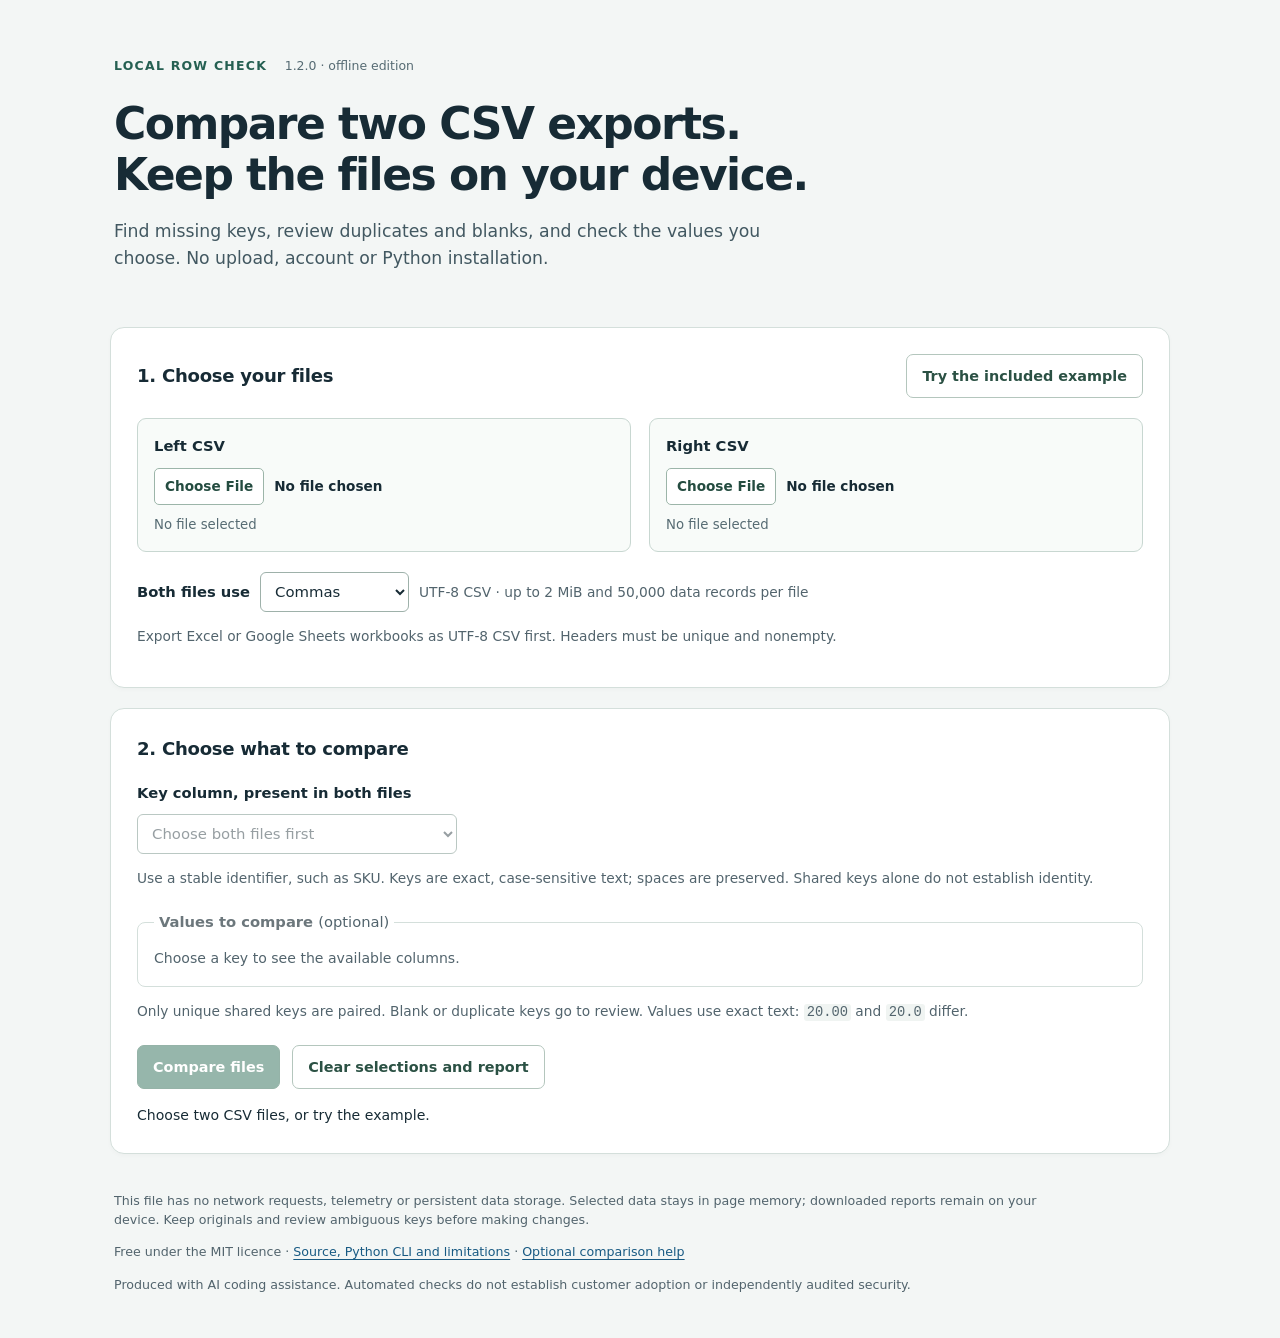
==== rowcheck-offline.html @ 48ddc77d "Add verified single-file offline CSV browser edition" ====
<!doctype html>
<html lang="en">
<head>
  <meta charset="utf-8">
  <meta name="viewport" content="width=device-width, initial-scale=1">
  <meta http-equiv="Content-Security-Policy" content="default-src 'none'; script-src 'unsafe-inline'; style-src 'unsafe-inline'; connect-src 'none'; img-src data:; object-src 'none'; base-uri 'none'; form-action 'none'">
  <title>Local Row Check — offline CSV comparison</title>
  <style>:root { color-scheme: light; font: 16px/1.55 system-ui, -apple-system, BlinkMacSystemFont, "Segoe UI", sans-serif; color: #172b35; background: #f3f6f5; }
* { box-sizing: border-box; }
[hidden] { display: none !important; }
body { margin: 0; }
main { width: min(1060px, 100% - 48px); margin: 0 auto; padding: 44px 0 28px; }
header { padding: 0 4px 18px; }
.eyebrow { font-size: .78rem; font-weight: 750; letter-spacing: .1em; color: #256052; }
.eyebrow span { color: #566b73; font-weight: 500; letter-spacing: 0; margin-left: 12px; }
h1 { font-size: clamp(1.9rem, 4vw, 2.75rem); line-height: 1.16; letter-spacing: -.035em; margin: 22px 0 18px; }
.intro { max-width: 690px; font-size: 1.08rem; color: #425861; }
h2 { font-size: 1.13rem; margin: 0 0 18px; letter-spacing: -.015em; }
.card { border: 1px solid #d4dfdb; border-radius: 14px; padding: 26px; background: white; margin: 20px 0; box-shadow: 0 2px 5px #17362b06; }
.section-heading { display: flex; align-items: center; gap: 16px; justify-content: space-between; margin-bottom: 20px; }
.section-heading h2 { margin: 0; }
.file-grid { display: grid; grid-template-columns: 1fr 1fr; gap: 18px; }
.file-label { display: block; border: 1px solid #c8d7d1; border-radius: 9px; background: #f8fbf9; padding: 16px; font-weight: 650; }
input[type="file"] { display: block; width: 100%; margin: 10px 0; font: inherit; font-size: .85rem; }
input[type="file"]::file-selector-button { background: white; color: #244c40; border: 1px solid #9cb5a9; border-radius: 5px; padding: 7px 10px; font: inherit; margin-right: 10px; }
.file-name { display: block; color: #566b73; font-size: .83rem; font-weight: 400; overflow-wrap: anywhere; }
.format-row { display: flex; flex-wrap: wrap; align-items: center; gap: 10px; margin: 20px 0 8px; }
.format-row span, .hint { color: #52646d; font-size: .86rem; }
label, legend { font-weight: 600; font-size: .92rem; }
select { font: inherit; font-size: .93rem; background: white; color: #172b35; border: 1px solid #9eb1aa; border-radius: 6px; padding: 9px 32px 9px 10px; max-width: 100%; }
#key { display: block; min-width: min(320px, 100%); margin-top: 8px; }
select:disabled, fieldset:disabled { color: #6c777c; }
fieldset { border: 1px solid #d4dfdb; border-radius: 8px; margin: 22px 0 12px; padding: 14px 16px 16px; }
legend { padding: 0 5px; }
legend span { font-weight: 400; color: #52646d; }
#column-options { display: flex; flex-wrap: wrap; gap: 12px 22px; color: #52646d; font-size: .88rem; }
#column-options label { display: flex; align-items: center; gap: 7px; font-size: .9rem; font-weight: 500; }
input[type="checkbox"] { width: 17px; height: 17px; accent-color: #196046; }
.actions { display: flex; flex-wrap: wrap; align-items: center; gap: 12px; margin-top: 22px; }
button { font: inherit; font-size: .9rem; font-weight: 650; border-radius: 7px; border: 1px solid #17583f; color: white; background: #196046; padding: 10px 15px; cursor: pointer; }
button:hover:enabled { background: #104931; }
button.secondary { background: white; color: #2b5144; border-color: #b4c6bd; }
button.secondary:hover:enabled { background: #edf4f0; }
button:disabled { opacity: .45; cursor: default; }
:focus-visible { outline: 3px solid #2b7da6; outline-offset: 3px; }
#status { font-size: .88rem; min-height: 1.5em; margin: 16px 0 0; }
#error { color: #8d2d1f; background: #fff1ed; border: 1px solid #edc7bc; padding: 12px; border-radius: 7px; overflow-wrap: anywhere; margin-bottom: 0; }
.table-scroll { max-width: 100%; overflow: auto; border: 1px solid #dce4df; border-radius: 7px; }
table { width: 100%; border-collapse: collapse; text-align: left; font-size: .84rem; }
th, td { padding: 11px 12px; border-bottom: 1px solid #e3eae6; vertical-align: top; }
th { background: #f0f5f2; font-weight: 650; white-space: nowrap; }
tr:last-child td { border-bottom: 0; }
td { max-width: 340px; min-width: 80px; white-space: pre-wrap; overflow-wrap: anywhere; }
.counts th:not(:first-child), .counts td:not(:first-child) { text-align: right; }
.counts td { white-space: normal; }
.value-summary { padding: 13px 0; font-weight: 600; font-size: .94rem; }
.preview-heading { display: flex; align-items: center; flex-wrap: wrap; gap: 10px; margin: 12px 0; }
details { margin-top: 20px; }
summary { cursor: pointer; font-size: .9rem; font-weight: 600; }
pre { font-size: .76rem; white-space: pre-wrap; overflow-wrap: anywhere; background: #f6f8f7; padding: 12px; border-radius: 6px; }
code { background: #f0f4f2; border-radius: 3px; padding: 1px 3px; }
footer { padding: 4px; max-width: 960px; color: #52646d; font-size: .79rem; }
a { color: #185a83; text-underline-offset: 3px; }
@media (max-width: 650px) {
  main { width: calc(100% - 24px); padding-top: 24px; }
  header { padding-left: 6px; }
  .card { padding: 19px 16px; }
  .file-grid { grid-template-columns: 1fr; gap: 12px; }
  .section-heading { align-items: flex-start; flex-direction: column; gap: 12px; }
  .eyebrow span { display: block; margin: 5px 0 0; }
  .counts th, .counts td { padding: 9px; min-width: 55px; }
}
</style>
</head>
<body>
  <main>
    <header>
      <p class="eyebrow">LOCAL ROW CHECK <span>1.2.0 · offline edition</span></p>
      <h1>Compare two CSV exports.<br>Keep the files on your device.</h1>
      <p class="intro">Find missing keys, review duplicates and blanks, and check the values you choose. No upload, account or Python installation.</p>
    </header>

    <section class="card" aria-labelledby="files-heading">
      <div class="section-heading"><h2 id="files-heading">1. Choose your files</h2><button id="example" class="secondary" type="button">Try the included example</button></div>
      <div class="file-grid">
        <label class="file-label">Left CSV<input id="left-file" type="file" accept=".csv,.tsv,text/csv,text/tab-separated-values"><span id="left-name" class="file-name">No file selected</span></label>
        <label class="file-label">Right CSV<input id="right-file" type="file" accept=".csv,.tsv,text/csv,text/tab-separated-values"><span id="right-name" class="file-name">No file selected</span></label>
      </div>
      <div class="format-row"><label for="delimiter">Both files use</label><select id="delimiter"><option value=",">Commas</option><option value=";">Semicolons</option><option value="tab">Tabs</option></select><span>UTF-8 CSV · up to 2 MiB and 50,000 data records per file</span></div>
      <p class="hint">Export Excel or Google Sheets workbooks as UTF-8 CSV first. Headers must be unique and nonempty.</p>
    </section>

    <section class="card" aria-labelledby="rules-heading">
      <h2 id="rules-heading">2. Choose what to compare</h2>
      <label for="key">Key column, present in both files</label>
      <select id="key" disabled><option value="">Choose both files first</option></select>
      <p class="hint">Use a stable identifier, such as SKU. Keys are exact, case-sensitive text; spaces are preserved. Shared keys alone do not establish identity.</p>
      <fieldset id="columns" disabled><legend>Values to compare <span>(optional)</span></legend><div id="column-options">Choose a key to see the available columns.</div></fieldset>
      <p class="hint">Only unique shared keys are paired. Blank or duplicate keys go to review. Values use exact text: <code>20.00</code> and <code>20.0</code> differ.</p>
      <div class="actions"><button id="compare" type="button" disabled>Compare files</button><button id="reset" type="button" class="secondary">Clear selections and report</button></div>
      <p id="status" role="status" aria-live="polite">Choose two CSV files, or try the example.</p>
      <p id="error" role="alert" hidden></p>
    </section>

    <section id="results" class="card" aria-labelledby="results-heading" hidden>
      <div class="section-heading"><h2 id="results-heading">Your comparison</h2><button id="download" type="button" disabled>Download report ZIP</button></div>
      <p class="hint">For each file: input = only in this file + unique shared keys + rows for review.</p>
      <div class="table-scroll"><table class="counts"><thead><tr><th scope="col">File</th><th scope="col">Input rows</th><th scope="col">Only here</th><th scope="col">Shared</th><th scope="col">Review</th></tr></thead><tbody id="counts"></tbody></table></div>
      <p id="value-summary" class="value-summary"></p>
      <div class="preview-heading"><label for="preview-file">Preview</label><select id="preview-file"></select><span id="preview-count" class="hint"></span></div>
      <div class="table-scroll" tabindex="0" aria-label="Report preview, scroll for more columns"><table id="preview"><thead></thead><tbody></tbody></table></div>
      <p class="hint">Preview shows up to 20 data rows. The ZIP contains every report row and a manifest with input/output hashes. Reports contain your data; keep them private.</p>
      <details><summary>Input hashes and CSV output notes</summary><pre id="hashes"></pre><p class="hint">Output CSVs are UTF-8 with BOM. Formula-like cells receive an apostrophe prefix to reduce spreadsheet execution risk. This changes their CSV text; your original files remain authoritative.</p></details>
    </section>

    <footer>
      <p>This file has no network requests, telemetry or persistent data storage. Selected data stays in page memory; downloaded reports remain on your device. Keep originals and review ambiguous keys before making changes.</p>
      <p>Free under the MIT licence · <a href="https://github.com/jhrch7/local-row-check" target="_blank" rel="noopener noreferrer">Source, Python CLI and limitations</a> · <a href="https://github.com/jhrch7/csv-comparison-pilot" target="_blank" rel="noopener noreferrer">Optional comparison help</a></p>
      <p>Produced with AI coding assistance. Automated checks do not establish customer adoption or independently audited security.</p>
    </footer>
  </main>
  <script>/* Local Row Check browser core. MIT licence; no network or dependencies. */
(function (root) {
  'use strict';
  const VERSION = '1.2.0';
  const MAX_BYTES = 2 * 1024 * 1024;
  const MAX_RECORDS = 50000;
  // Python str.isspace(), used by the existing CLI for blank keys and safety prefixes.
  const SPACE = '[\\u0009-\\u000d\\u001c-\\u0020\\u0085\\u00a0\\u1680\\u2000-\\u200a\\u2028\\u2029\\u202f\\u205f\\u3000]';
  const blank = new RegExp('^' + SPACE + '*$');
  const leadingSpace = new RegExp('^' + SPACE + '*');
  const encode = value => new TextEncoder().encode(value);

  function parseCsv(text, delimiter = ',', name = 'CSV') {
    if (![',', ';', '\t'].includes(delimiter)) throw new Error('Choose comma, semicolon or tab.');
    const rows = [];
    let row = [], field = '', state = 'start', active = false;
    const endField = () => { row.push(field); field = ''; state = 'start'; };
    const endRow = () => {
      if (active) endField();
      rows.push(row); row = []; active = false; state = 'start';
      if (rows.length > MAX_RECORDS + 1) throw new Error(name + ': more than 50,000 data records.');
    };
    for (let i = 0; i < text.length; i++) {
      const ch = text[i];
      if (ch === '\0') throw new Error(name + ': NUL characters are unsupported.');
      if (state === 'quoted') {
        if (ch === '"') state = 'closed'; else field += ch;
      } else if (state === 'closed' && ch === '"') {
        field += '"'; state = 'quoted';
      } else if (ch === delimiter) {
        endField(); active = true;
      } else if (ch === '\r' || ch === '\n') {
        endRow();
        if (ch === '\r' && text[i + 1] === '\n') i++;
      } else if (state === 'closed') {
        throw new Error(name + ': unexpected text after a closing quote.');
      } else if (state === 'start' && ch === '"') {
        state = 'quoted'; active = true;
      } else {
        field += ch; state = 'plain'; active = true;
      }
    }
    if (state === 'quoted') throw new Error(name + ': quoted field is not closed.');
    if (active) endRow();
    if (!rows.length) throw new Error(name + ': empty file.');
    const columns = rows[0];
    if (!columns.length || columns.some(h => blank.test(h)) || new Set(columns).size !== columns.length) {
      throw new Error(name + ': headers must be nonempty and unique.');
    }
    const records = rows.slice(1).map((cells, index) => {
      if (cells.length !== columns.length) {
        throw new Error(name + ': data record ' + (index + 1) + ' has ' + cells.length + ' fields; expected ' + columns.length + '.');
      }
      return {number: index + 1, cells, row: Object.fromEntries(columns.map((column, i) => [column, cells[i]]))};
    });
    return {name, columns, records};
  }

  async function sha256(bytes) {
    if (!globalThis.crypto?.subtle) throw new Error('Local hashing is unavailable in this browser. Use a current Chromium browser or the Python CLI.');
    const hash = await globalThis.crypto.subtle.digest('SHA-256', bytes);
    return Array.from(new Uint8Array(hash), b => b.toString(16).padStart(2, '0')).join('');
  }

  async function readBytes(raw, name, delimiter = ',') {
    const bytes = raw instanceof Uint8Array ? raw : new Uint8Array(raw);
    if (bytes.length > MAX_BYTES) throw new Error(name + ': the browser edition accepts up to 2 MiB per file.');
    let text;
    try { text = new TextDecoder('utf-8', {fatal: true}).decode(bytes); }
    catch { throw new Error(name + ': not valid UTF-8. Export as UTF-8 CSV or use the CLI with its actual encoding.'); }
    const data = parseCsv(text, delimiter, name);
    return {...data, bytes: bytes.length, sha256: await sha256(bytes)};
  }

  function codePointOrder(a, b) {
    const left = Array.from(a), right = Array.from(b);
    for (let i = 0; i < Math.min(left.length, right.length); i++) {
      const diff = left[i].codePointAt(0) - right[i].codePointAt(0);
      if (diff) return diff;
    }
    return left.length - right.length;
  }

  function compare(left, right, key, columns = []) {
    for (const data of [left, right]) {
      if (!data.columns.includes(key)) throw new Error(data.name + ': choose a key column present in both files.');
      if (columns.some(c => !data.columns.includes(c))) throw new Error(data.name + ': a selected value column is missing.');
    }
    if (new Set(columns).size !== columns.length || columns.includes(key)) throw new Error('Choose unique non-key value columns.');
    const groups = {left: new Map(), right: new Map()};
    const only = {left: [], right: []}, review = [], shared = [], changes = [];
    for (const [side, data] of [['left', left], ['right', right]]) {
      for (const record of data.records) {
        const value = record.row[key];
        if (blank.test(value)) review.push({side, record, reason: 'blank key', value});
        else {
          if (!groups[side].has(value)) groups[side].set(value, []);
          groups[side].get(value).push(record);
        }
      }
    }
    const keys = [...new Set([...groups.left.keys(), ...groups.right.keys()])].sort(codePointOrder);
    for (const value of keys) {
      const a = groups.left.get(value) || [], b = groups.right.get(value) || [];
      if (a.length > 1 || b.length > 1) {
        for (const [side, records] of [['left', a], ['right', b]]) {
          for (const record of records) review.push({side, record, reason: 'duplicate comparison key', value});
        }
      } else if (a.length && b.length) {
        shared.push([value, a[0].number, b[0].number, a[0].row[key], b[0].row[key]]);
        for (const column of columns) {
          if (a[0].row[column] !== b[0].row[column]) changes.push([value, a[0].number, b[0].number, column, a[0].row[column], b[0].row[column]]);
        }
      } else {
        const side = a.length ? 'left' : 'right';
        only[side].push({value, record: (a.length ? a : b)[0]});
      }
    }
    const counts = {};
    for (const [side, data] of [['left', left], ['right', right]]) {
      counts[side] = {input: data.records.length, only: only[side].length, shared: shared.length, review: review.filter(r => r.side === side).length};
      const c = counts[side];
      if (c.input !== c.only + c.shared + c.review) throw new Error('Row-accounting check failed. No report was created.');
    }
    return {only, review, shared, changes, counts};
  }

  async function makeReport(left, right, key, columns = [], delimiter = ',') {
    const result = compare(left, right, key, columns);
    const files = {}, tables = {}, metadata = {};
    let escaped = 0;
    const safe = value => {
      const text = String(value), lead = text.replace(leadingSpace, '');
      if (/^[\t\r\n]/.test(text) || /^[=+\-@]/.test(lead)) { escaped++; return "'" + text; }
      return text;
    };
    const csvCell = value => /[",\r\n]/.test(value) ? '"' + value.replaceAll('"', '""') + '"' : value;
    const csv = (name, rows) => {
      tables[name] = rows;
      const lines = rows.map(row => row.map(v => csvCell(safe(v))).join(','));
      files[name] = '\ufeff' + lines.join('\n') + '\n';
    };
    for (const [side, data] of [['left', left], ['right', right]]) {
      let recordCol = '__source_record__', keyCol = '__comparison_key__';
      while (data.columns.includes(recordCol)) recordCol += '_';
      while (data.columns.includes(keyCol) || keyCol === recordCol) keyCol += '_';
      metadata[side] = [recordCol, keyCol];
      csv('only_' + side + '.csv', [[recordCol, keyCol, ...data.columns], ...result.only[side].map(r => [r.record.number, r.value, ...r.record.cells])]);
    }
    const originalJson = (data, record) => '{' + data.columns.map((column, i) => JSON.stringify(column) + ': ' + JSON.stringify(record.cells[i])).join(', ') + '}';
    csv('review.csv', [['source', 'source_record', 'reason', 'comparison_key', 'original_row_json'], ...result.review.map(r => [r.side, r.record.number, r.reason, r.value, originalJson(r.side === 'left' ? left : right, r.record)])]);
    csv('shared_keys.csv', [['comparison_key', 'left_source_record', 'right_source_record', 'left_original_key', 'right_original_key'], ...result.shared]);
    if (columns.length) csv('value_changes.csv', [['comparison_key', 'left_source_record', 'right_source_record', 'column', 'left_value', 'right_value'], ...result.changes]);
    const outputs = {};
    for (const [name, text] of Object.entries(files)) {
      const bytes = encode(text); outputs[name] = {sha256: await sha256(bytes), bytes: bytes.length};
    }
    const manifest = {
      version: VERSION, edition: 'offline-browser', key, normalisation: 'none', input_delimiter: delimiter, input_encoding: 'utf-8-sig',
      source_record_definition: '1-based CSV data record, excluding the header; not a physical line number',
      sources: Object.fromEntries([['left', left], ['right', right]].map(([side, data]) => [side, {name: data.name, sha256: data.sha256, bytes: data.bytes, columns: data.columns}])),
      counts: result.counts, formula_like_csv_cells_prefixed_with_apostrophe: escaped, metadata_columns: metadata, outputs,
      limits: ['Shared keys do not prove two rows refer to the same person.', 'No fuzzy matching, enrichment or correction is performed.', 'Original input files are the authoritative source of original cell values.', 'Reports contain your data; keep them private.', 'Browser edition: exact keys only, UTF-8, up to 2 MiB and 50,000 data records per input.']
    };
    if (columns.length) {
      const changedKeys = new Set(result.changes.map(row => row[0])).size;
      manifest.value_comparison = {columns, method: 'Exact decoded strings; key normalisation is not applied to these values.', shared_keys_compared: result.shared.length, keys_with_changes: changedKeys, keys_without_selected_changes: result.shared.length - changedKeys, changed_cells: result.changes.length};
    }
    files['manifest.json'] = JSON.stringify(manifest, null, 2) + '\n';
    return {files, tables, manifest};
  }

  const crcTable = Array.from({length: 256}, (_, i) => {
    let c = i; for (let j = 0; j < 8; j++) c = c & 1 ? 0xedb88320 ^ (c >>> 1) : c >>> 1; return c >>> 0;
  });
  function zip(files) {
    const local = [], central = []; let offset = 0;
    for (const [name, text] of Object.entries(files)) {
      if (!/^[a-z_]+\.(csv|json)$/.test(name)) throw new Error('Unexpected report filename.');
      const filename = encode(name), bytes = encode(text);
      let crc = 0xffffffff; for (const b of bytes) crc = crcTable[(crc ^ b) & 255] ^ (crc >>> 8); crc = (crc ^ 0xffffffff) >>> 0;
      const header = new Uint8Array(30 + filename.length), h = new DataView(header.buffer);
      h.setUint32(0, 0x04034b50, true); h.setUint16(4, 20, true); h.setUint16(6, 0x800, true);
      h.setUint16(12, 33, true); h.setUint32(14, crc, true); h.setUint32(18, bytes.length, true); h.setUint32(22, bytes.length, true); h.setUint16(26, filename.length, true); header.set(filename, 30);
      const entry = new Uint8Array(46 + filename.length), e = new DataView(entry.buffer);
      e.setUint32(0, 0x02014b50, true); e.setUint16(4, 20, true); e.setUint16(6, 20, true); e.setUint16(8, 0x800, true); e.setUint16(14, 33, true);
      e.setUint32(16, crc, true); e.setUint32(20, bytes.length, true); e.setUint32(24, bytes.length, true); e.setUint16(28, filename.length, true); e.setUint32(42, offset, true); entry.set(filename, 46);
      local.push(header, bytes); central.push(entry); offset += header.length + bytes.length;
    }
    const centralSize = central.reduce((n, b) => n + b.length, 0), end = new Uint8Array(22), e = new DataView(end.buffer);
    e.setUint32(0, 0x06054b50, true); e.setUint16(8, central.length, true); e.setUint16(10, central.length, true); e.setUint32(12, centralSize, true); e.setUint32(16, offset, true);
    const out = new Uint8Array(offset + centralSize + end.length); let cursor = 0;
    for (const part of [...local, ...central, end]) { out.set(part, cursor); cursor += part.length; }
    return out;
  }
  const api = {VERSION, MAX_BYTES, MAX_RECORDS, parseCsv, readBytes, compare, makeReport, zip};
  if (typeof module === 'object' && module.exports) module.exports = api;
  else root.RowCheck = api;
})(globalThis);
</script>
  <script>(function () {
  'use strict';
  const $ = id => document.getElementById(id);
  let generation = 0, left = null, right = null, report = null, downloadUrl = null, exampleBytes = null;
  const delimiter = () => $('delimiter').value === 'tab' ? '\t' : $('delimiter').value;
  const chosenColumns = () => [...$('column-options').querySelectorAll('input:checked')].map(input => input.value);
  function status(text) { $('status').textContent = text; }
  function invalidate() {
    generation++; report = null; $('results').hidden = true; $('download').disabled = true;
    $('error').hidden = true; $('error').textContent = '';
    $('counts').replaceChildren(); $('preview').querySelector('thead').replaceChildren(); $('preview').querySelector('tbody').replaceChildren();
    $('value-summary').textContent = ''; $('hashes').textContent = '';
    if (downloadUrl) { URL.revokeObjectURL(downloadUrl); downloadUrl = null; }
    $('compare').disabled = !(left && right && $('key').value);
  }
  function showError(error) {
    $('error').textContent = error.message || String(error); $('error').hidden = false; status('No report created. Check the files and try again.');
  }
  function resetRules() {
    $('key').replaceChildren(new Option('Choose both files first', '')); $('key').disabled = true;
    $('columns').disabled = true; $('column-options').textContent = 'Choose a key to see the available columns.';
  }
  function makeColumns(selected = []) {
    $('column-options').replaceChildren(); $('columns').disabled = !$('key').value;
    if (!$('key').value) { $('column-options').textContent = 'Choose a key to see the available columns.'; return; }
    const available = left.columns.filter(c => right.columns.includes(c) && c !== $('key').value);
    if (!available.length) $('column-options').textContent = 'No other shared columns. This will compare keys only.';
    for (const column of available) {
      const label = document.createElement('label'), input = document.createElement('input');
      input.type = 'checkbox'; input.value = column; input.checked = selected.includes(column);
      input.addEventListener('change', () => { invalidate(); status('Options changed. Compare files to create a new report.'); });
      label.append(input, document.createTextNode(column)); $('column-options').append(label);
    }
  }
  async function loadFiles(fromExample = false) {
    left = right = null; invalidate(); resetRules(); const token = generation;
    const files = fromExample ? exampleBytes : [$('left-file').files[0], $('right-file').files[0]];
    $('left-name').textContent = files?.[0]?.name ? (fromExample ? 'Included example: ' : '') + files[0].name : 'No file selected';
    $('right-name').textContent = files?.[1]?.name ? (fromExample ? 'Included example: ' : '') + files[1].name : 'No file selected';
    if (!files?.[0] || !files?.[1]) { status('Choose both files to continue.'); return; }
    status('Reading files on this device…');
    try {
      const loaded = await Promise.all(files.map(async f => {
        if (f.size > RowCheck.MAX_BYTES) throw new Error(f.name + ': the browser edition accepts up to 2 MiB per file.');
        return RowCheck.readBytes(await f.arrayBuffer(), f.name, delimiter());
      }));
      if (token !== generation) return;
      const common = loaded[0].columns.filter(c => loaded[1].columns.includes(c));
      if (!common.length) throw new Error('No shared column header. Choose files with a common key column, using exactly the same header text.');
      [left, right] = loaded;
      $('key').replaceChildren(new Option('Choose a key column', ''), ...common.map(c => new Option(c, c))); $('key').disabled = false;
      if (fromExample && common.includes('SKU')) {
        $('key').value = 'SKU'; makeColumns(['Price', 'Stock']); $('compare').disabled = false;
        status('Example loaded. Compare files to inspect its three changed cells and review rows.');
      } else status('Files read locally. Choose the key column and optional value columns.');
    } catch (error) {
      if (token !== generation) return;
      left = right = null; resetRules(); $('compare').disabled = true; showError(error);
    }
  }
  function cell(tag, value) { const el = document.createElement(tag); el.textContent = String(value); return el; }
  function preview() {
    const name = $('preview-file').value, rows = report.tables[name], table = $('preview');
    table.querySelector('thead').replaceChildren(); table.querySelector('tbody').replaceChildren();
    const heading = document.createElement('tr'); for (const value of rows[0]) { const th = cell('th', value); th.scope = 'col'; heading.append(th); }
    table.querySelector('thead').append(heading);
    for (const row of rows.slice(1, 21)) { const tr = document.createElement('tr'); for (const value of row) tr.append(cell('td', value)); table.querySelector('tbody').append(tr); }
    $('preview-count').textContent = (rows.length - 1) + ' data rows in this report';
  }
  function showReport() {
    const manifest = report.manifest;
    for (const side of ['left', 'right']) {
      const count = manifest.counts[side], tr = document.createElement('tr');
      for (const value of [side === 'left' ? 'Left' : 'Right', count.input, count.only, count.shared, count.review]) tr.append(cell('td', value));
      $('counts').append(tr);
    }
    const values = manifest.value_comparison;
    const plural = (count, noun) => count + ' ' + noun + (count === 1 ? '' : 's');
    $('value-summary').textContent = values ? plural(values.shared_keys_compared, 'unique shared key') + ' compared · ' + plural(values.keys_with_changes, 'key') + ' with changes · ' + plural(values.changed_cells, 'changed cell') : 'Keys compared only. No value columns were selected.';
    const labels = {'only_left.csv': 'Only in left', 'only_right.csv': 'Only in right', 'review.csv': 'Rows for review', 'shared_keys.csv': 'Unique shared keys', 'value_changes.csv': 'Changed values'};
    $('preview-file').replaceChildren(...Object.keys(report.tables).map(name => new Option(labels[name], name)));
    $('preview-file').value = values ? 'value_changes.csv' : 'review.csv'; preview();
    $('hashes').textContent = ['left', 'right'].map(side => side.toUpperCase() + ': ' + manifest.sources[side].name + '\nSHA-256: ' + manifest.sources[side].sha256).join('\n\n');
    downloadUrl = URL.createObjectURL(new Blob([RowCheck.zip(report.files)], {type: 'application/zip'}));
    $('download').disabled = false; $('results').hidden = false;
  }
  $('compare').addEventListener('click', async () => {
    if (!(left && right && $('key').value)) return;
    invalidate(); const token = generation; $('compare').disabled = true; status('Comparing and hashing the report on this device…');
    try {
      const result = await RowCheck.makeReport(left, right, $('key').value, chosenColumns(), delimiter());
      if (token !== generation) return;
      report = result; showReport(); status('Comparison complete. Review the results or download the report.');
    } catch (error) { if (token === generation) showError(error); }
    finally { if (token === generation) $('compare').disabled = false; }
  });
  $('key').addEventListener('change', () => { invalidate(); makeColumns(); status('Choose value columns if needed, then compare files.'); });
  $('left-file').addEventListener('change', () => { exampleBytes = null; loadFiles(); });
  $('right-file').addEventListener('change', () => { exampleBytes = null; loadFiles(); });
  $('delimiter').addEventListener('change', () => loadFiles(Boolean(exampleBytes)));
  $('preview-file').addEventListener('change', preview);
  $('download').addEventListener('click', () => {
    if (!downloadUrl) return;
    const link = document.createElement('a'); link.href = downloadUrl; link.download = 'rowcheck-report.zip'; link.click();
  });
  $('reset').addEventListener('click', () => {
    left = right = null; exampleBytes = null; $('left-file').value = ''; $('right-file').value = ''; invalidate(); resetRules();
    $('left-name').textContent = $('right-name').textContent = 'No file selected'; status('Selections and report cleared. Choose two CSV files, or try the example.');
  });
  $('example').addEventListener('click', () => {
    $('left-file').value = ''; $('right-file').value = ''; $('delimiter').value = ',';
    exampleBytes = [new File(["SKU,Price,Stock,Title\nA-001,10.00,4,Widget\nA-002,20.00,3,Cable\nA-003,5.00,7,Battery\nA-003,6.00,8,Battery duplicate\n,9.00,2,Missing SKU\nA-004,2.00,1,Only left\nA-006,1.00,9,Tape\n"], 'catalog-left.csv', {type: 'text/csv'}), new File(["SKU,Price,Stock,Title\nA-001,12.00,4,Widget\nA-002,20.0,5,Cable\nA-003,5.00,7,Battery\nA-005,3.00,2,Only right\nA-006,1.00,9,Renamed tape\n"], 'catalog-right.csv', {type: 'text/csv'})];
    loadFiles(true);
  });
})();
</script>
</body>
</html>
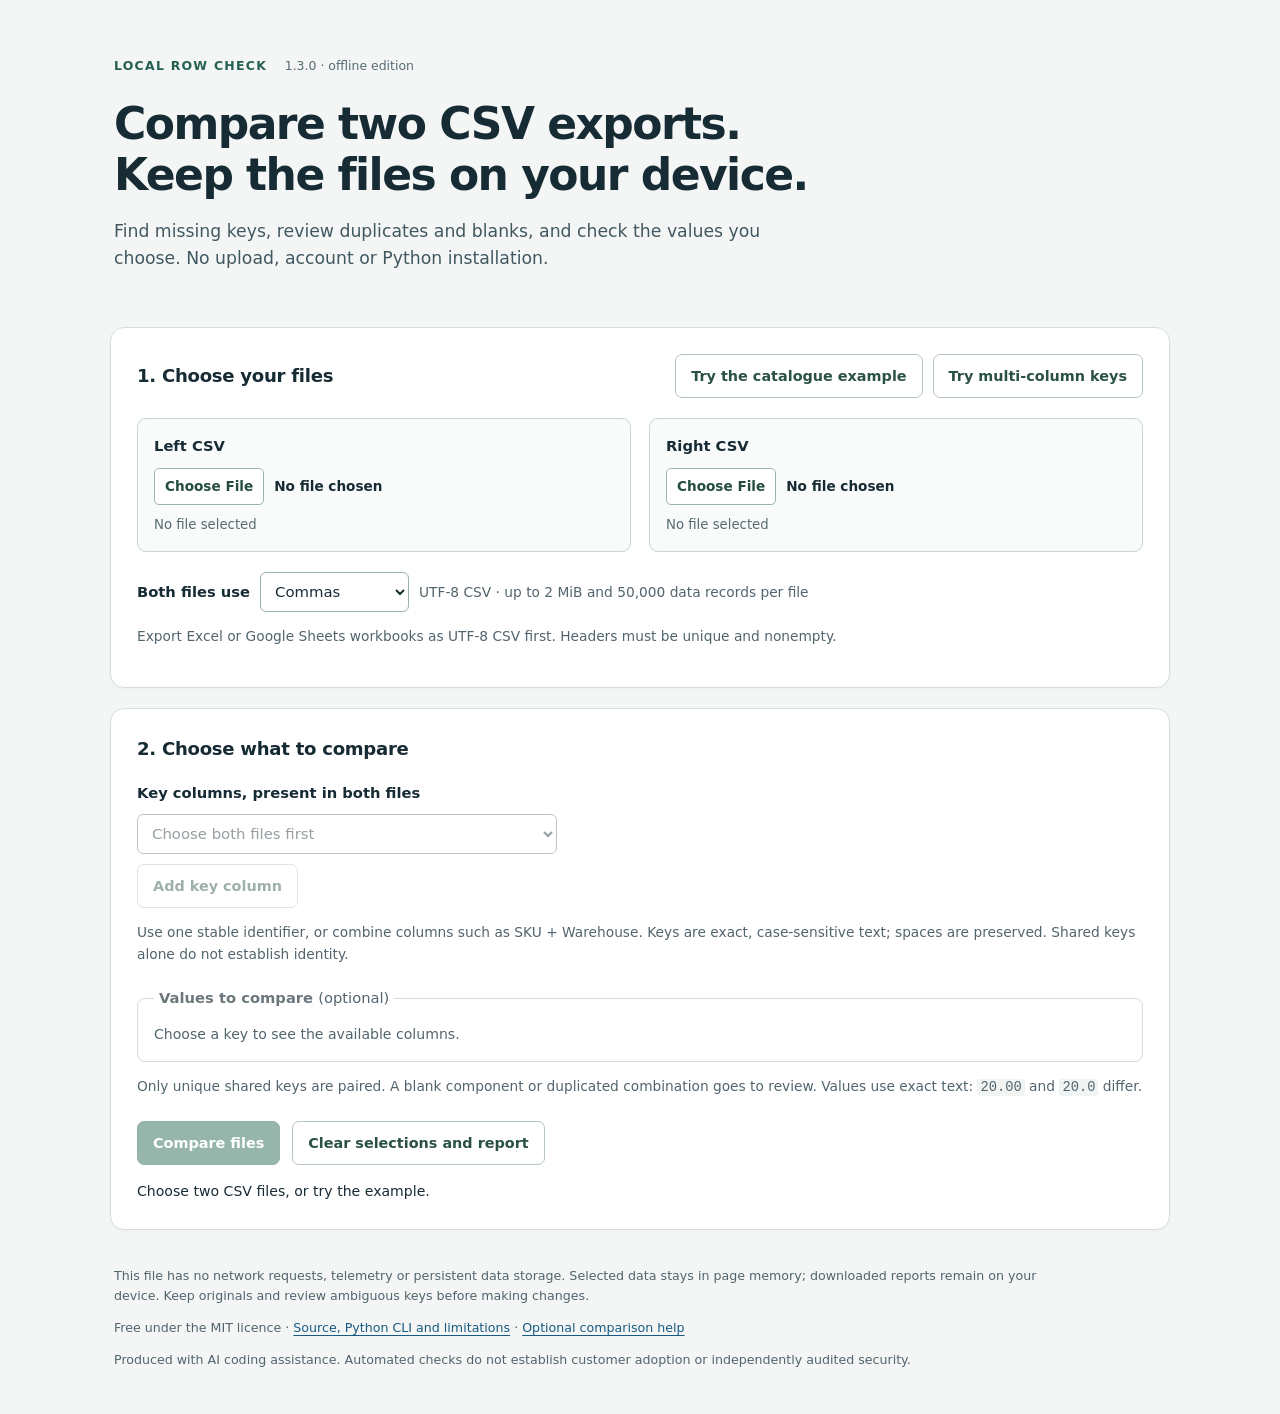
==== commit e193f67c: "Add multi-column keys to CLI and offline CSV comparison" ====
--- a/rowcheck-offline.html
+++ b/rowcheck-offline.html
@@ -19,6 +19,7 @@
 .card { border: 1px solid #d4dfdb; border-radius: 14px; padding: 26px; background: white; margin: 20px 0; box-shadow: 0 2px 5px #17362b06; }
 .section-heading { display: flex; align-items: center; gap: 16px; justify-content: space-between; margin-bottom: 20px; }
 .section-heading h2 { margin: 0; }
+.example-actions { display: flex; flex-wrap: wrap; gap: 10px; }
 .file-grid { display: grid; grid-template-columns: 1fr 1fr; gap: 18px; }
 .file-label { display: block; border: 1px solid #c8d7d1; border-radius: 9px; background: #f8fbf9; padding: 16px; font-weight: 650; }
 input[type="file"] { display: block; width: 100%; margin: 10px 0; font: inherit; font-size: .85rem; }
@@ -28,7 +29,9 @@
 .format-row span, .hint { color: #52646d; font-size: .86rem; }
 label, legend { font-weight: 600; font-size: .92rem; }
 select { font: inherit; font-size: .93rem; background: white; color: #172b35; border: 1px solid #9eb1aa; border-radius: 6px; padding: 9px 32px 9px 10px; max-width: 100%; }
-#key { display: block; min-width: min(320px, 100%); margin-top: 8px; }
+#key-list { margin: 8px 0 10px; }
+.key-row { display: flex; align-items: center; gap: 10px; margin: 8px 0; }
+.key-row select { flex: 1; width: 0; max-width: 420px; }
 select:disabled, fieldset:disabled { color: #6c777c; }
 fieldset { border: 1px solid #d4dfdb; border-radius: 8px; margin: 22px 0 12px; padding: 14px 16px 16px; }
 legend { padding: 0 5px; }
@@ -75,13 +78,13 @@
 <body>
   <main>
     <header>
-      <p class="eyebrow">LOCAL ROW CHECK <span>1.2.0 · offline edition</span></p>
+      <p class="eyebrow">LOCAL ROW CHECK <span>1.3.0 · offline edition</span></p>
       <h1>Compare two CSV exports.<br>Keep the files on your device.</h1>
       <p class="intro">Find missing keys, review duplicates and blanks, and check the values you choose. No upload, account or Python installation.</p>
     </header>
 
     <section class="card" aria-labelledby="files-heading">
-      <div class="section-heading"><h2 id="files-heading">1. Choose your files</h2><button id="example" class="secondary" type="button">Try the included example</button></div>
+      <div class="section-heading"><h2 id="files-heading">1. Choose your files</h2><div class="example-actions"><button id="example" class="secondary" type="button">Try the catalogue example</button><button id="composite-example" class="secondary" type="button">Try multi-column keys</button></div></div>
       <div class="file-grid">
         <label class="file-label">Left CSV<input id="left-file" type="file" accept=".csv,.tsv,text/csv,text/tab-separated-values"><span id="left-name" class="file-name">No file selected</span></label>
         <label class="file-label">Right CSV<input id="right-file" type="file" accept=".csv,.tsv,text/csv,text/tab-separated-values"><span id="right-name" class="file-name">No file selected</span></label>
@@ -92,11 +95,12 @@
 
     <section class="card" aria-labelledby="rules-heading">
       <h2 id="rules-heading">2. Choose what to compare</h2>
-      <label for="key">Key column, present in both files</label>
-      <select id="key" disabled><option value="">Choose both files first</option></select>
-      <p class="hint">Use a stable identifier, such as SKU. Keys are exact, case-sensitive text; spaces are preserved. Shared keys alone do not establish identity.</p>
+      <label for="key">Key columns, present in both files</label>
+      <div id="key-list"><div class="key-row"><select id="key" disabled><option value="">Choose both files first</option></select></div></div>
+      <button id="add-key" class="secondary" type="button" disabled>Add key column</button>
+      <p class="hint">Use one stable identifier, or combine columns such as SKU + Warehouse. Keys are exact, case-sensitive text; spaces are preserved. Shared keys alone do not establish identity.</p>
       <fieldset id="columns" disabled><legend>Values to compare <span>(optional)</span></legend><div id="column-options">Choose a key to see the available columns.</div></fieldset>
-      <p class="hint">Only unique shared keys are paired. Blank or duplicate keys go to review. Values use exact text: <code>20.00</code> and <code>20.0</code> differ.</p>
+      <p class="hint">Only unique shared keys are paired. A blank component or duplicated combination goes to review. Values use exact text: <code>20.00</code> and <code>20.0</code> differ.</p>
       <div class="actions"><button id="compare" type="button" disabled>Compare files</button><button id="reset" type="button" class="secondary">Clear selections and report</button></div>
       <p id="status" role="status" aria-live="polite">Choose two CSV files, or try the example.</p>
       <p id="error" role="alert" hidden></p>
@@ -104,6 +108,7 @@
 
     <section id="results" class="card" aria-labelledby="results-heading" hidden>
       <div class="section-heading"><h2 id="results-heading">Your comparison</h2><button id="download" type="button" disabled>Download report ZIP</button></div>
+      <p id="key-summary" class="hint"></p>
       <p class="hint">For each file: input = only in this file + unique shared keys + rows for review.</p>
       <div class="table-scroll"><table class="counts"><thead><tr><th scope="col">File</th><th scope="col">Input rows</th><th scope="col">Only here</th><th scope="col">Shared</th><th scope="col">Review</th></tr></thead><tbody id="counts"></tbody></table></div>
       <p id="value-summary" class="value-summary"></p>
@@ -122,7 +127,7 @@
   <script>/* Local Row Check browser core. MIT licence; no network or dependencies. */
 (function (root) {
   'use strict';
-  const VERSION = '1.2.0';
+  const VERSION = '1.3.0';
   const MAX_BYTES = 2 * 1024 * 1024;
   const MAX_RECORDS = 50000;
   // Python str.isspace(), used by the existing CLI for blank keys and safety prefixes.
@@ -202,25 +207,40 @@
     return left.length - right.length;
   }
 
+  function keyColumns(key) {
+    const keys = typeof key === 'string' ? [key] : key;
+    if (!Array.isArray(keys) || !keys.length || keys.some(c => typeof c !== 'string' || !c)) throw new Error('Choose at least one key column.');
+    if (new Set(keys).size !== keys.length) throw new Error('Choose unique key columns.');
+    return keys;
+  }
+
   function compare(left, right, key, columns = []) {
+    const keyCols = keyColumns(key), compound = keyCols.length > 1, keyParts = new Map();
     for (const data of [left, right]) {
-      if (!data.columns.includes(key)) throw new Error(data.name + ': choose a key column present in both files.');
+      if (keyCols.some(c => !data.columns.includes(c))) throw new Error(data.name + ': choose key columns present in both files.');
       if (columns.some(c => !data.columns.includes(c))) throw new Error(data.name + ': a selected value column is missing.');
     }
-    if (new Set(columns).size !== columns.length || columns.includes(key)) throw new Error('Choose unique non-key value columns.');
+    if (new Set(columns).size !== columns.length || keyCols.some(c => columns.includes(c))) throw new Error('Choose unique non-key value columns.');
     const groups = {left: new Map(), right: new Map()};
     const only = {left: [], right: []}, review = [], shared = [], changes = [];
     for (const [side, data] of [['left', left], ['right', right]]) {
       for (const record of data.records) {
-        const value = record.row[key];
-        if (blank.test(value)) review.push({side, record, reason: 'blank key', value});
+        const parts = keyCols.map(c => record.row[c]);
+        const value = compound ? JSON.stringify(parts) : parts[0];
+        if (parts.some(part => blank.test(part))) review.push({side, record, reason: 'blank key', value});
         else {
+          if (compound) keyParts.set(value, parts);
           if (!groups[side].has(value)) groups[side].set(value, []);
           groups[side].get(value).push(record);
         }
       }
     }
-    const keys = [...new Set([...groups.left.keys(), ...groups.right.keys()])].sort(codePointOrder);
+    const order = compound ? (a, b) => {
+      const x = keyParts.get(a), y = keyParts.get(b);
+      for (let i = 0; i < keyCols.length; i++) { const diff = codePointOrder(x[i], y[i]); if (diff) return diff; }
+      return 0;
+    } : codePointOrder;
+    const keys = [...new Set([...groups.left.keys(), ...groups.right.keys()])].sort(order);
     for (const value of keys) {
       const a = groups.left.get(value) || [], b = groups.right.get(value) || [];
       if (a.length > 1 || b.length > 1) {
@@ -228,7 +248,7 @@
           for (const record of records) review.push({side, record, reason: 'duplicate comparison key', value});
         }
       } else if (a.length && b.length) {
-        shared.push([value, a[0].number, b[0].number, a[0].row[key], b[0].row[key]]);
+        shared.push([value, a[0].number, b[0].number, value, value]);
         for (const column of columns) {
           if (a[0].row[column] !== b[0].row[column]) changes.push([value, a[0].number, b[0].number, column, a[0].row[column], b[0].row[column]]);
         }
@@ -247,6 +267,7 @@
   }
 
   async function makeReport(left, right, key, columns = [], delimiter = ',') {
+    const keys = keyColumns(key);
     const result = compare(left, right, key, columns);
     const files = {}, tables = {}, metadata = {};
     let escaped = 0;
@@ -277,12 +298,16 @@
       const bytes = encode(text); outputs[name] = {sha256: await sha256(bytes), bytes: bytes.length};
     }
     const manifest = {
-      version: VERSION, edition: 'offline-browser', key, normalisation: 'none', input_delimiter: delimiter, input_encoding: 'utf-8-sig',
+      version: VERSION, edition: 'offline-browser', key: keys.length === 1 ? keys[0] : keys, normalisation: 'none', input_delimiter: delimiter, input_encoding: 'utf-8-sig',
       source_record_definition: '1-based CSV data record, excluding the header; not a physical line number',
       sources: Object.fromEntries([['left', left], ['right', right]].map(([side, data]) => [side, {name: data.name, sha256: data.sha256, bytes: data.bytes, columns: data.columns}])),
       counts: result.counts, formula_like_csv_cells_prefixed_with_apostrophe: escaped, metadata_columns: metadata, outputs,
       limits: ['Shared keys do not prove two rows refer to the same person.', 'No fuzzy matching, enrichment or correction is performed.', 'Original input files are the authoritative source of original cell values.', 'Reports contain your data; keep them private.', 'Browser edition: exact keys only, UTF-8, up to 2 MiB and 50,000 data records per input.']
     };
+    if (keys.length > 1) {
+      manifest.key_columns = keys;
+      manifest.comparison_key_encoding = 'Compact JSON array of strings in key_columns order; original keys use the same encoding.';
+    }
     if (columns.length) {
       const changedKeys = new Set(result.changes.map(row => row[0])).size;
       manifest.value_comparison = {columns, method: 'Exact decoded strings; key normalisation is not applied to these values.', shared_keys_compared: result.shared.length, keys_with_changes: changedKeys, keys_without_selected_changes: result.shared.length - changedKeys, changed_cells: result.changes.length};
@@ -322,29 +347,36 @@
   <script>(function () {
   'use strict';
   const $ = id => document.getElementById(id);
-  let generation = 0, left = null, right = null, report = null, downloadUrl = null, exampleBytes = null;
+  let generation = 0, left = null, right = null, report = null, downloadUrl = null, exampleBytes = null, exampleKeys = null, keySerial = 0;
   const delimiter = () => $('delimiter').value === 'tab' ? '\t' : $('delimiter').value;
   const chosenColumns = () => [...$('column-options').querySelectorAll('input:checked')].map(input => input.value);
+  const keySelectors = () => [...$('key-list').querySelectorAll('select')];
+  const chosenKeys = () => keySelectors().map(select => select.value).filter(Boolean);
+  const commonColumns = () => left && right ? left.columns.filter(c => right.columns.includes(c)) : [];
+  const ready = () => left && right && keySelectors().every(select => select.value) && new Set(chosenKeys()).size === keySelectors().length;
   function status(text) { $('status').textContent = text; }
   function invalidate() {
     generation++; report = null; $('results').hidden = true; $('download').disabled = true;
     $('error').hidden = true; $('error').textContent = '';
     $('counts').replaceChildren(); $('preview').querySelector('thead').replaceChildren(); $('preview').querySelector('tbody').replaceChildren();
-    $('value-summary').textContent = ''; $('hashes').textContent = '';
+    $('value-summary').textContent = ''; $('key-summary').textContent = ''; $('hashes').textContent = '';
     if (downloadUrl) { URL.revokeObjectURL(downloadUrl); downloadUrl = null; }
-    $('compare').disabled = !(left && right && $('key').value);
+    $('compare').disabled = !ready();
   }
   function showError(error) {
     $('error').textContent = error.message || String(error); $('error').hidden = false; status('No report created. Check the files and try again.');
   }
   function resetRules() {
+    for (const row of [...$('key-list').children].slice(1)) row.remove();
+    keySerial = 0; $('add-key').disabled = true;
     $('key').replaceChildren(new Option('Choose both files first', '')); $('key').disabled = true;
     $('columns').disabled = true; $('column-options').textContent = 'Choose a key to see the available columns.';
   }
   function makeColumns(selected = []) {
-    $('column-options').replaceChildren(); $('columns').disabled = !$('key').value;
-    if (!$('key').value) { $('column-options').textContent = 'Choose a key to see the available columns.'; return; }
-    const available = left.columns.filter(c => right.columns.includes(c) && c !== $('key').value);
+    const keys = chosenKeys();
+    $('column-options').replaceChildren(); $('columns').disabled = !ready();
+    if (!keys.length) { $('column-options').textContent = 'Choose a key to see the available columns.'; return; }
+    const available = commonColumns().filter(c => !keys.includes(c));
     if (!available.length) $('column-options').textContent = 'No other shared columns. This will compare keys only.';
     for (const column of available) {
       const label = document.createElement('label'), input = document.createElement('input');
@@ -352,6 +384,31 @@
       input.addEventListener('change', () => { invalidate(); status('Options changed. Compare files to create a new report.'); });
       label.append(input, document.createTextNode(column)); $('column-options').append(label);
     }
+  }
+  function syncKeyOptions() {
+    const chosen = chosenKeys(), selectors = keySelectors();
+    for (const select of selectors) {
+      for (const option of select.options) option.disabled = Boolean(option.value && option.value !== select.value && chosen.includes(option.value));
+    }
+    $('add-key').disabled = !(left && right) || selectors.some(select => !select.value) || selectors.length >= commonColumns().length;
+  }
+  function keysChanged(selected = chosenColumns()) {
+    syncKeyOptions(); invalidate(); makeColumns(selected);
+    status(ready() ? 'Key columns changed. Check the value columns, then compare files.' : 'Choose each key column before comparing files.');
+  }
+  function addKey(value = '') {
+    const row = document.createElement('div'), select = document.createElement('select'), remove = document.createElement('button');
+    row.className = 'key-row'; select.id = 'extra-key-' + (++keySerial);
+    select.setAttribute('aria-label', 'Additional key column ' + keySerial);
+    select.append(new Option('Choose another key column', ''), ...commonColumns().map(c => new Option(c, c))); select.value = value;
+    select.addEventListener('change', () => keysChanged());
+    remove.type = 'button'; remove.className = 'secondary'; remove.textContent = 'Remove';
+    remove.setAttribute('aria-label', 'Remove additional key column ' + keySerial);
+    remove.addEventListener('click', () => {
+      const selected = chosenColumns(), previous = row.previousElementSibling.querySelector('select');
+      row.remove(); keysChanged(selected); previous.focus();
+    });
+    row.append(select, remove); $('key-list').append(row); return select;
   }
   async function loadFiles(fromExample = false) {
     left = right = null; invalidate(); resetRules(); const token = generation;
@@ -370,10 +427,11 @@
       if (!common.length) throw new Error('No shared column header. Choose files with a common key column, using exactly the same header text.');
       [left, right] = loaded;
       $('key').replaceChildren(new Option('Choose a key column', ''), ...common.map(c => new Option(c, c))); $('key').disabled = false;
-      if (fromExample && common.includes('SKU')) {
-        $('key').value = 'SKU'; makeColumns(['Price', 'Stock']); $('compare').disabled = false;
+      if (fromExample && exampleKeys?.every(c => common.includes(c))) {
+        $('key').value = exampleKeys[0]; for (const column of exampleKeys.slice(1)) addKey(column);
+        syncKeyOptions(); makeColumns(['Price', 'Stock']); $('compare').disabled = !ready();
         status('Example loaded. Compare files to inspect its three changed cells and review rows.');
-      } else status('Files read locally. Choose the key column and optional value columns.');
+      } else { syncKeyOptions(); status('Files read locally. Choose the key columns and optional value columns.'); }
     } catch (error) {
       if (token !== generation) return;
       left = right = null; resetRules(); $('compare').disabled = true; showError(error);
@@ -390,6 +448,8 @@
   }
   function showReport() {
     const manifest = report.manifest;
+    const keys = manifest.key_columns || [manifest.key];
+    $('key-summary').textContent = 'Key column' + (keys.length > 1 ? 's (in order)' : '') + ': ' + keys.join(' + ') + (keys.length > 1 ? '. Report keys are JSON arrays in this order.' : '.');
     for (const side of ['left', 'right']) {
       const count = manifest.counts[side], tr = document.createElement('tr');
       for (const value of [side === 'left' ? 'Left' : 'Right', count.input, count.only, count.shared, count.review]) tr.append(cell('td', value));
@@ -406,18 +466,20 @@
     $('download').disabled = false; $('results').hidden = false;
   }
   $('compare').addEventListener('click', async () => {
-    if (!(left && right && $('key').value)) return;
+    if (!ready()) return;
     invalidate(); const token = generation; $('compare').disabled = true; status('Comparing and hashing the report on this device…');
     try {
-      const result = await RowCheck.makeReport(left, right, $('key').value, chosenColumns(), delimiter());
+      const keys = chosenKeys();
+      const result = await RowCheck.makeReport(left, right, keys.length === 1 ? keys[0] : keys, chosenColumns(), delimiter());
       if (token !== generation) return;
       report = result; showReport(); status('Comparison complete. Review the results or download the report.');
     } catch (error) { if (token === generation) showError(error); }
     finally { if (token === generation) $('compare').disabled = false; }
   });
-  $('key').addEventListener('change', () => { invalidate(); makeColumns(); status('Choose value columns if needed, then compare files.'); });
-  $('left-file').addEventListener('change', () => { exampleBytes = null; loadFiles(); });
-  $('right-file').addEventListener('change', () => { exampleBytes = null; loadFiles(); });
+  $('key').addEventListener('change', () => keysChanged());
+  $('add-key').addEventListener('click', () => { const selected = chosenColumns(), select = addKey(); keysChanged(selected); select.focus(); });
+  $('left-file').addEventListener('change', () => { exampleBytes = exampleKeys = null; loadFiles(); });
+  $('right-file').addEventListener('change', () => { exampleBytes = exampleKeys = null; loadFiles(); });
   $('delimiter').addEventListener('change', () => loadFiles(Boolean(exampleBytes)));
   $('preview-file').addEventListener('change', preview);
   $('download').addEventListener('click', () => {
@@ -425,15 +487,46 @@
     const link = document.createElement('a'); link.href = downloadUrl; link.download = 'rowcheck-report.zip'; link.click();
   });
   $('reset').addEventListener('click', () => {
-    left = right = null; exampleBytes = null; $('left-file').value = ''; $('right-file').value = ''; invalidate(); resetRules();
+    left = right = null; exampleBytes = exampleKeys = null; $('left-file').value = ''; $('right-file').value = ''; invalidate(); resetRules();
     $('left-name').textContent = $('right-name').textContent = 'No file selected'; status('Selections and report cleared. Choose two CSV files, or try the example.');
   });
   $('example').addEventListener('click', () => {
     $('left-file').value = ''; $('right-file').value = ''; $('delimiter').value = ',';
     exampleBytes = [new File(["SKU,Price,Stock,Title\nA-001,10.00,4,Widget\nA-002,20.00,3,Cable\nA-003,5.00,7,Battery\nA-003,6.00,8,Battery duplicate\n,9.00,2,Missing SKU\nA-004,2.00,1,Only left\nA-006,1.00,9,Tape\n"], 'catalog-left.csv', {type: 'text/csv'}), new File(["SKU,Price,Stock,Title\nA-001,12.00,4,Widget\nA-002,20.0,5,Cable\nA-003,5.00,7,Battery\nA-005,3.00,2,Only right\nA-006,1.00,9,Renamed tape\n"], 'catalog-right.csv', {type: 'text/csv'})];
+    exampleKeys = ['SKU'];
+    loadFiles(true);
+  });
+  $('composite-example').addEventListener('click', () => {
+    $('left-file').value = ''; $('right-file').value = ''; $('delimiter').value = ',';
+    exampleBytes = [new File(["SKU,Warehouse,Price,Stock\nA,North,10.00,5\nA,South,11.00,7\nB,North,20.00,2\nC,West,30.00,4\nDUP,East,8.00,1\nDUP,East,9.00,2\nBLANK,,1.00,1\nA|B,C,3.00,1\nA,B|C,4.00,1\n"], 'warehouse-left.csv', {type: 'text/csv'}), new File(["SKU,Warehouse,Price,Stock\nA,North,10.00,6\nA,South,11.0,7\nB,North,20.00,2\nD,West,40.00,1\nDUP,East,8.00,1\n,North,1.00,1\nA|B,C,3.00,1\nA,B|C,4.50,1\n"], 'warehouse-right.csv', {type: 'text/csv'})];
+    exampleKeys = ['SKU', 'Warehouse'];
     loadFiles(true);
   });
 })();
 </script>
 </body>
 </html>
+
+<!--
+MIT License
+
+Copyright (c) 2026 Local Row Check contributors
+
+Permission is hereby granted, free of charge, to any person obtaining a copy
+of this software and associated documentation files (the "Software"), to deal
+in the Software without restriction, including without limitation the rights
+to use, copy, modify, merge, publish, distribute, sublicense, and/or sell
+copies of the Software, and to permit persons to whom the Software is
+furnished to do so, subject to the following conditions:
+
+The above copyright notice and this permission notice shall be included in all
+copies or substantial portions of the Software.
+
+THE SOFTWARE IS PROVIDED "AS IS", WITHOUT WARRANTY OF ANY KIND, EXPRESS OR
+IMPLIED, INCLUDING BUT NOT LIMITED TO THE WARRANTIES OF MERCHANTABILITY,
+FITNESS FOR A PARTICULAR PURPOSE AND NONINFRINGEMENT. IN NO EVENT SHALL THE
+AUTHORS OR COPYRIGHT HOLDERS BE LIABLE FOR ANY CLAIM, DAMAGES OR OTHER
+LIABILITY, WHETHER IN AN ACTION OF CONTRACT, TORT OR OTHERWISE, ARISING FROM,
+OUT OF OR IN CONNECTION WITH THE SOFTWARE OR THE USE OR OTHER DEALINGS IN THE
+SOFTWARE.
+-->
